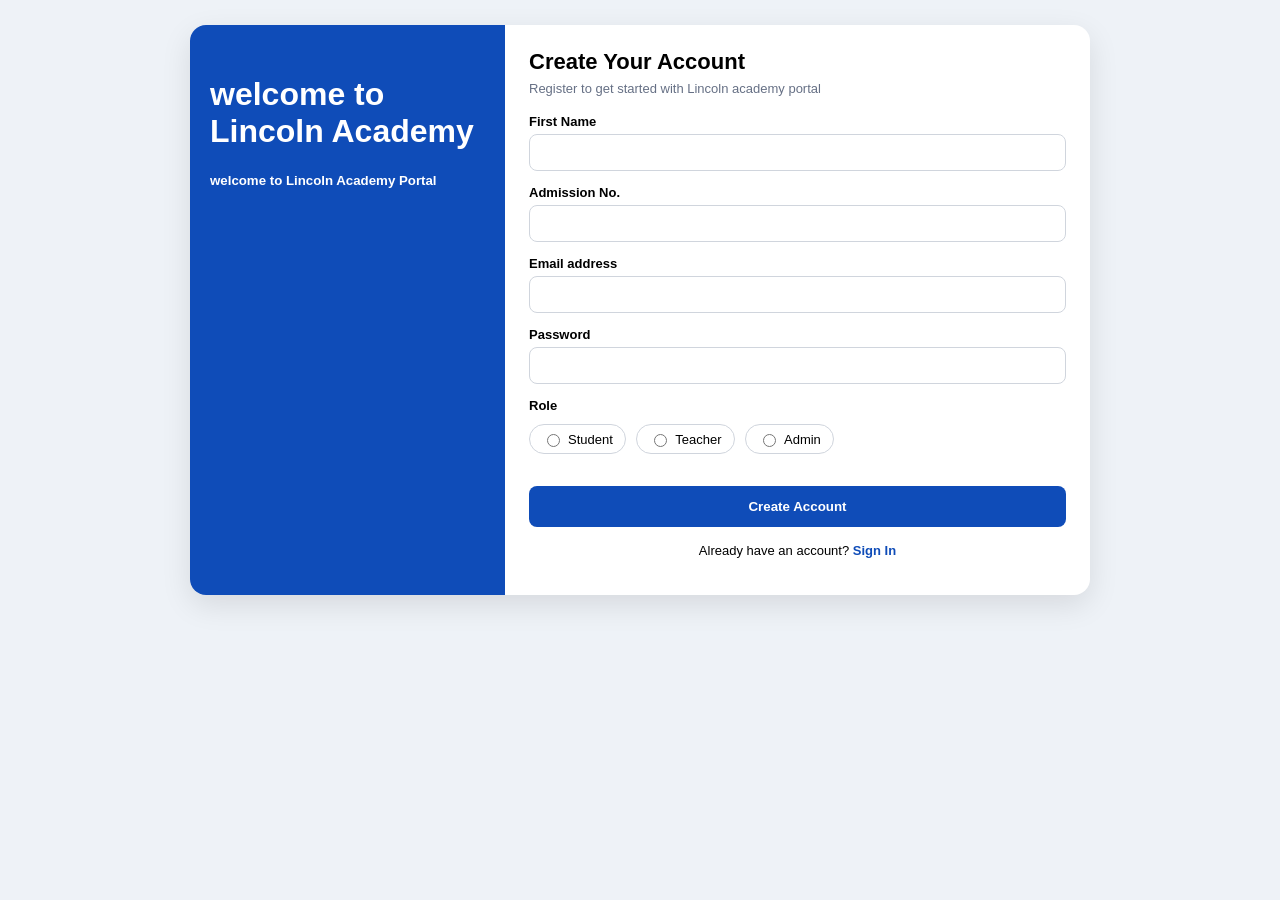
==== index.html @ a0fdebd7 "Rename forms.html to index.html" ====
<!DOCTYPE html>
<html>

<head>
  <meta charset="UTF-8">
  <meta name="viewport" content="width=device-width, initial-scale=1">
  <title>Lincoln Academy</title>
  <link rel="stylesheet" href="forms.css">
</head>

<body>
  <div class="container">
    <div class="left">
      <h1>welcome to Lincoln Academy</h1>
      <h5>welcome to Lincoln Academy Portal</h5>
      </div>
      <div class="right">
      <h1>Create Your Account </h1>
      <h5>Register to get started with Lincoln academy portal</h5>
      <div class="group">
  <label>First Name</label>
  <input type="text">
  </div>
<div class="group">
  <label>Admission No.</label>
  <input type="text">
  </div>
<div class="group">
  <label>Email address</label>
  <input type="email">
  </div>
<div class="group">
  <label>Password</label>
  <input type="password">
  </div>
  <div class="group">
  <label>Role</label>
  <div class="role-option">
    <input type="radio" name="role"> <span>Student</span>
  </div>
  <div class="role-option">
    <input type="radio" name="role"> <span>Teacher</span>
  </div>
  <div class="role-option">
    <input type="radio" name="role"> <span>Admin</span>
  </div>
</div> 
<button>Create Account</button>
    <p style="text-align:center; font-size:13px; margin-top:16px;">
  Already have an account? <a href="login.html" style="color:#0f4cb8; text-decoration:none; font-weight:bold;">Sign In</a>
</p>
</div>
</div>
<script>
document.querySelector('button').addEventListener('click', function(e){
  e.preventDefault();
  const firstName = document.querySelectorAll('input')[0].value;
  const adm = document.querySelectorAll('input')[1].value;
  const email = document.querySelectorAll('input')[2].value;
  const pass = document.querySelectorAll('input')[3].value;
  const role = document.querySelector('input[name="role"]:checked');

  if(!email ||!pass ||!firstName){ alert('Fill all fields'); return; }
  if(!role){ alert('Pick a Role'); return; }
  let users = JSON.parse(localStorage.getItem('lincoln_users') || '[]');
  if(users.find(u => u.email === email)){
    alert('Account already exists! Go to Sign In');
    return;
  }

  users.push({firstName, adm, email, pass, role: role.nextElementSibling.innerText});
  localStorage.setItem('lincoln_users', JSON.stringify(users));
  alert('Account created! Now sign in');
  window.location.href = 'login.html';
});
</script>
</body>

</html>
---- forms.css ----
* { box-sizing: border-box; }

body {
  background: #eef2f7;
  font-family: Arial, sans-serif;
  margin: 0;
  padding: 10px;
}

.container {
  display: flex;
  max-width: 900px;
  width: 100%;
  margin: 15px auto;
  background: white;
  border-radius: 16px;
  overflow: hidden;
  box-shadow: 0 10px 30px rgba(0,0,0,0.1);
}

.left {
  width: 35%;
  background: #0f4cb8;
  color: white;
  padding: 30px 20px;
}

.right {
  width: 65%;
  padding: 24px;
}

.right h1 { margin: 0 0 6px 0; font-size: 22px; }
.right h5 { margin: 0 0 18px 0; color: #667085; font-weight: normal; font-size: 13px; }

.group { margin-bottom: 14px; }
.group label { display: block; margin-bottom: 5px; font-weight: bold; font-size: 13px; }
.group input { width: 100%; padding: 10px; border-radius: 8px; border: 1px solid #d0d5dd; }

.role-option {
  display: inline-flex;
  align-items: center;
  gap: 5px;
  border: 1px solid #d0d5dd;
  padding: 6px 12px;
  border-radius: 20px;
  margin: 6px 6px 0 0;
  font-size: 13px;
}
.role-option input { width: auto; }

button {
  width: 100%;
  padding: 13px;
  background: #0f4cb8;
  color: white;
  border: none;
  border-radius: 8px;
  margin-top: 18px;
  font-weight: bold;
}


@media (max-width: 650px) {
  .container {
    flex-direction: column;
  }
  .left, .right {
    width: 100%;
  }
  .left {
    padding: 20px;
    text-align: center;
  }
}
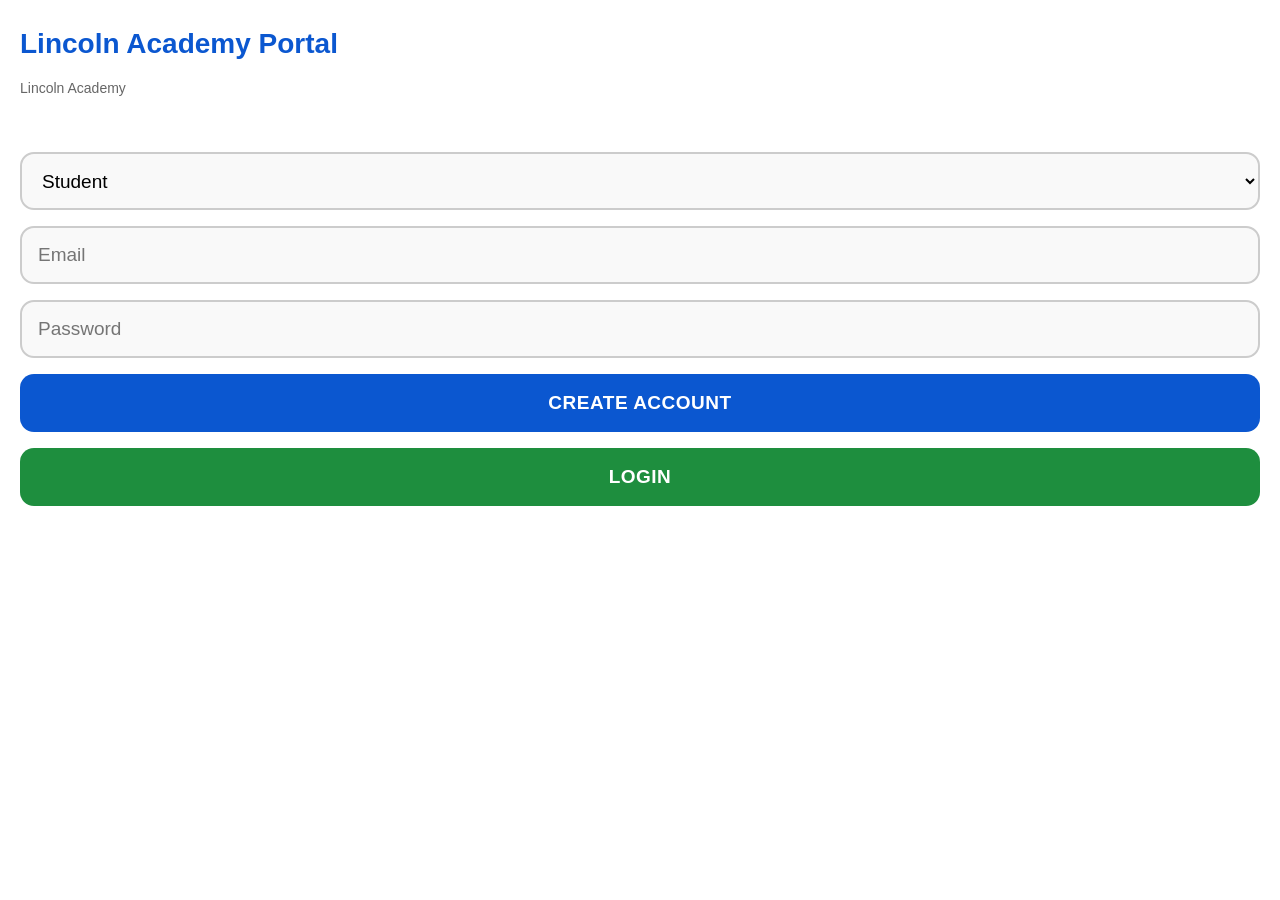
==== commit cb5ca25e: "Update index.html" ====
--- a/index.html
+++ b/index.html
@@ -1,79 +1,62 @@
 <!DOCTYPE html>
-<html>
-
-<head>
-  <meta charset="UTF-8">
-  <meta name="viewport" content="width=device-width, initial-scale=1">
-  <title>Lincoln Academy</title>
-  <link rel="stylesheet" href="forms.css">
-</head>
-
-<body>
-  <div class="container">
-    <div class="left">
-      <h1>welcome to Lincoln Academy</h1>
-      <h5>welcome to Lincoln Academy Portal</h5>
-      </div>
-      <div class="right">
-      <h1>Create Your Account </h1>
-      <h5>Register to get started with Lincoln academy portal</h5>
-      <div class="group">
-  <label>First Name</label>
-  <input type="text">
-  </div>
-<div class="group">
-  <label>Admission No.</label>
-  <input type="text">
-  </div>
-<div class="group">
-  <label>Email address</label>
-  <input type="email">
-  </div>
-<div class="group">
-  <label>Password</label>
-  <input type="password">
-  </div>
-  <div class="group">
-  <label>Role</label>
-  <div class="role-option">
-    <input type="radio" name="role"> <span>Student</span>
-  </div>
-  <div class="role-option">
-    <input type="radio" name="role"> <span>Teacher</span>
-  </div>
-  <div class="role-option">
-    <input type="radio" name="role"> <span>Admin</span>
-  </div>
-</div> 
-<button>Create Account</button>
-    <p style="text-align:center; font-size:13px; margin-top:16px;">
-  Already have an account? <a href="login.html" style="color:#0f4cb8; text-decoration:none; font-weight:bold;">Sign In</a>
-</p>
+<html><head>
+<meta name="viewport" content="width=device-width, initial-scale=1, maximum-scale=1">
+<title>Lincoln Academy</title>
+<style>
+*{box-sizing:border-box}
+html,body{margin:0;padding:0;width:100%;height:100%;background:#ffffff;font-family:sans-serif}
+h2{margin:0;padding:28px 20px 6px 20px;font-size:28px;color:#0b57d0;width:100%}
+.small{padding:0 20px 14px 20px;font-size:14px;color:#666;width:100%}
+#authBox,#loggedBox{width:100%;margin:0;border-radius:0;box-shadow:none;border:none;padding:20px}
+.card{background:white;padding:0;border-radius:0;box-shadow:none;margin:0}
+input,select{width:100%;height:58px;padding:0 16px;margin:8px 0;border-radius:14px;border:2px solid #ccc;font-size:19px;background:#f9f9f9}
+input:focus,select:focus{border-color:#0b57d0;background:white;outline:none}
+button{width:100%;height:58px;margin:8px 0;border-radius:14px;border:none;font-size:19px;font-weight:900;letter-spacing:0.5px}
+.grid{display:grid;grid-template-columns:1fr 1fr;gap:8px}
+</style>
+</head><body>
+<h2>Lincoln Academy Portal</h2>
+<p class="small">Lincoln Academy</p>
+<div id="authBox">
+<select id="role"><option value="student">Student</option><option value="teacher">Teacher</option><option value="admin">Admin</option></select>
+<input id="email" placeholder="Email" autocomplete="off">
+<input id="pass" placeholder="Password" type="password" autocomplete="off">
+<input id="adminCode" placeholder="Enter Admin Secret Code" type="password" style="display:none" autocomplete="off">
+<input id="tSubj" placeholder="Subject you teach" style="display:none" autocomplete="off">
+<button onclick="signup()" style="background:#0b57d0;color:white">CREATE ACCOUNT</button>
+<button onclick="login()" style="background:#1e8e3e;color:white">LOGIN</button>
+<div id="msg" style="color:red;font-weight:bold;padding:10px"></div>
 </div>
+<div id="loggedBox" style="display:none">
+<div id="status" style="padding:10px 0;font-size:18px"></div>
+<button onclick="logout()" style="background:#333">Logout</button>
+<div id="main"></div>
 </div>
 <script>
-document.querySelector('button').addEventListener('click', function(e){
-  e.preventDefault();
-  const firstName = document.querySelectorAll('input')[0].value;
-  const adm = document.querySelectorAll('input')[1].value;
-  const email = document.querySelectorAll('input')[2].value;
-  const pass = document.querySelectorAll('input')[3].value;
-  const role = document.querySelector('input[name="role"]:checked');
-
-  if(!email ||!pass ||!firstName){ alert('Fill all fields'); return; }
-  if(!role){ alert('Pick a Role'); return; }
-  let users = JSON.parse(localStorage.getItem('lincoln_users') || '[]');
-  if(users.find(u => u.email === email)){
-    alert('Account already exists! Go to Sign In');
-    return;
-  }
-
-  users.push({firstName, adm, email, pass, role: role.nextElementSibling.innerText});
-  localStorage.setItem('lincoln_users', JSON.stringify(users));
-  alert('Account created! Now sign in');
-  window.location.href = 'login.html';
-});
+let users=JSON.parse(localStorage.getItem('lincoln_users')||'[]');
+let students=JSON.parse(localStorage.getItem('lincoln_students')||'[]');
+let results=JSON.parse(localStorage.getItem('lincoln_results')||'[]');
+let currentUser=JSON.parse(localStorage.getItem('lincoln_current')||'null');
+const ADMIN_SECRET="LINCOLN2026";
+function save(){localStorage.setItem('lincoln_users',JSON.stringify(users));localStorage.setItem('lincoln_students',JSON.stringify(students));localStorage.setItem('lincoln_results',JSON.stringify(results));}
+function showMsg(t){document.getElementById('msg').innerText=t;}
+function clearAuthForm(){document.getElementById('email').value="";document.getElementById('pass').value="";document.getElementById('adminCode').value="";document.getElementById('tSubj').value="";document.getElementById('msg').innerText="";document.getElementById('role').value="student";checkRoleChange();}
+function checkRoleChange(){const r=document.getElementById('role').value;document.getElementById('adminCode').style.display=(r==='admin')?'block':'none';document.getElementById('tSubj').style.display=(r==='teacher')?'block':'none';}
+function validateRoleEmail(email,role){const e=email.toLowerCase();if(e.includes('admin')&&role!=='admin')return"Email has 'admin' must be Admin";if(role==='admin'&&!e.includes('admin'))return"Admin email must contain 'admin'";if(e.includes('teacher')&&role!=='teacher')return"Email has 'teacher' must be Teacher";if(role==='teacher'&&!e.includes('teacher'))return"Teacher email must contain 'teacher'";return null;}
+function signup(){const email=document.getElementById('email').value.trim();const pass=document.getElementById('pass').value;const role=document.getElementById('role').value;const subj=document.getElementById('tSubj').value.trim();const err=validateRoleEmail(email,role);if(err){showMsg(err);return alert(err);}if(role==='admin'){const code=document.getElementById('adminCode').value.trim();if(code!==ADMIN_SECRET){showMsg("Wrong Code");return alert("Wrong Admin Secret Code");}}if(role==='teacher'&&!subj){showMsg("Enter subject");return;}if(users.find(u=>u.email.toLowerCase()===email.toLowerCase())){showMsg("Exists");return;}users.push({email,pass,role,subject:role==='teacher'?subj:''});save();showMsg("Created. Login now");setTimeout(clearAuthForm,800);}
+function login(){const email=document.getElementById('email').value.trim();const pass=document.getElementById('pass').value;const selRole=document.getElementById('role').value;const u=users.find(x=>x.email.toLowerCase()===email.toLowerCase()&&x.pass===pass);if(!u)return alert("Wrong credentials");const err=validateRoleEmail(email,selRole);if(err)return alert(err);if(u.role!==selRole)return alert("You are "+u.role.toUpperCase());currentUser=u;localStorage.setItem('lincoln_current',JSON.stringify(u));clearAuthForm();render();}
+function logout(){localStorage.removeItem('lincoln_current');currentUser=null;clearAuthForm();render();setTimeout(clearAuthForm,100);}
+function toBase64(f){return new Promise((res,rej)=>{const r=new FileReader();r.readAsDataURL(f);r.onload=()=>res(r.result);r.onerror=rej;});}
+function addStudent(){const admNo=document.getElementById('admNo').value.trim().toUpperCase();const name=document.getElementById('sName').value.trim();const semail=document.getElementById('sEmail').value.trim();const course=document.getElementById('sCourse').value.trim();if(!admNo||!name)return alert("Required");if(students.find(s=>s.admNo===admNo))return alert("Adm No exists");students.push({admNo,name,email:semail,course,createdBy:currentUser.email});save();render();alert("Student Added");}
+function removeStudent(admNo){if(!confirm("Remove "+admNo+"?"))return;students=students.filter(s=>s.admNo!==admNo);results=results.filter(r=>r.admNo!==admNo);save();render();}
+async function addMarks(){const admNo=document.getElementById('mAdm').value.trim().toUpperCase();const subj=document.getElementById('mSubj').value.trim();const marks=document.getElementById('mMarks').value.trim();const term=document.getElementById('mTerm').value.trim();const file=document.getElementById('mFile').files[0];if(!admNo||!subj||!marks)return alert("Required");if(!students.find(s=>s.admNo===admNo))return alert("No student with that Adm No");let docName="",docData="";if(file){docData=await toBase64(file);docName=file.name;}results.push({id:Date.now(),admNo,subject:subj,marks,term,docName,docData,by:currentUser.email,date:new Date().toLocaleDateString()});save();render();alert("Result Saved");}
+function deleteResult(id){results=results.filter(r=>r.id!==id);save();render();}
+function deleteUser(email){if(email.toLowerCase()===currentUser.email.toLowerCase())return alert("Cannot delete self");const t=users.find(u=>u.email.toLowerCase()===email.toLowerCase());if(t.role==='admin'&&users.filter(u=>u.role==='admin').length<=1)return alert("Cannot delete last Admin");if(!confirm("Remove "+email+"?"))return;users=users.filter(u=>u.email.toLowerCase()!==email.toLowerCase());save();render();}
+function render(){const aBox=document.getElementById('authBox');const lBox=document.getElementById('loggedBox');if(!currentUser){aBox.style.display="block";lBox.style.display="none";return;}aBox.style.display="none";lBox.style.display="block";document.getElementById('status').innerHTML="Logged in: <b>"+currentUser.email+"</b> as <b>"+currentUser.role.toUpperCase()+(currentUser.subject?" ("+currentUser.subject+")":"")+"</b>";let h="";if(currentUser.role==='admin'){h+='<h3>ADMIN Panel</h3><div style="background:#f6f8ff;padding:12px;border-radius:12px;margin-top:12px"><b>Add Student</b><div class="grid"><input id="admNo" placeholder="Adm No"><input id="sName" placeholder="Full Name"></div><div class="grid"><input id="sEmail" placeholder="Student Email"><input id="sCourse" placeholder="Course"></div><button onclick="addStudent()" style="background:#1e8e3e;color:white">Add Student</button></div><div style="background:#ffe9e9;padding:12px;border-radius:12px;margin-top:12px"><b>Users</b><div id="userList"></div></div><h4>All Students</h4><div id="studentList"></div><hr><h4>All Results</h4><div id="resultList"></div>';}else if(currentUser.role==='teacher'){h+='<h3>TEACHER - '+(currentUser.subject||'')+'</h3><div style="background:#fff8e1;padding:12px;border-radius:12px;margin-top:12px"><b>Add Marks</b><input id="mAdm" placeholder="Admission No"><div class="grid"><input id="mSubj" placeholder="Subject" value="'+(currentUser.subject||'')+'"><input id="mMarks" placeholder="Marks"></div><input id="mTerm" placeholder="Term"><input type="file" id="mFile"><button onclick="addMarks()" style="background:#ef6c00;color:white">Save Result</button></div><h4>Students</h4><div id="studentList"></div><hr><h4>Your Results</h4><div id="resultList"></div>';}else{h+='<h3>STUDENT Panel - My Private Data</h3><div id="myData"></div>';}document.getElementById('main').innerHTML=h;renderLists();}
+function renderLists(){const ul=document.getElementById('userList');if(ul){ul.innerHTML=users.map(u=>'<div style="border:1px solid #ddd;padding:10px;border-radius:10px;margin:6px 0;display:flex;justify-content:space-between;font-size:17px"><span><b>'+u.role.toUpperCase()+'</b> - '+u.email+(u.subject?' ('+u.subject+')':'')+'</span><button onclick="deleteUser(\''+u.email+'\')" style="width:auto;height:auto;padding:8px 12px;background:#666">Remove</button></div>').join("");}const sl=document.getElementById('studentList');const rl=document.getElementById('resultList');if(sl){if(currentUser.role!=='student'){sl.innerHTML=students.map(s=>'<div style="border:1px solid #ddd;padding:12px;border-radius:12px;margin:6px 0;font-size:17px"><b>'+s.admNo+'</b> - '+s.name+' ('+s.course+')<br><span style="font-size:14px;color:#555">'+s.email+'</span> '+(currentUser.role==='admin'?'<button onclick="removeStudent(\''+s.admNo+'\')" style="width:auto;height:auto;padding:6px 10px;background:red;margin-left:6px">Remove</button>':'')+'</div>').join("")||"<i>No students</i>";}}if(rl){let filtered=results;if(currentUser.role==='teacher')filtered=filtered.filter(r=>r.by===currentUser.email);if(!rl)return;rl.innerHTML=filtered.map(r=>'<div style="border:1px solid #ccc;padding:12px;border-radius:12px;margin:6px 0;font-size:17px"><b>'+r.admNo+'</b> - '+r.subject+': <b>'+r.marks+'</b> ('+r.term+')<br><span style="font-size:14px">'+r.by+'</span><br>'+(r.docData?'<a href="'+r.docData+'" download="'+r.docName+'">📄 '+r.docName+'</a>':'')+'<br><button onclick="deleteResult('+r.id+')" style="width:auto;height:auto;padding:6px 10px;background:#666">Delete</button></div>').join("")||"<i>No results</i>";}if(currentUser.role==='student')viewMyDataAuto();}
+function viewMyDataAuto(){const myEmail=currentUser.email.toLowerCase();const myStudent=students.find(s=>s.email.toLowerCase()===myEmail);const myResults=myStudent?results.filter(r=>r.admNo===myStudent.admNo):[];let html='<div style="background:#e8f5e9;padding:16px;border-radius:14px;margin-top:10px;font-size:18px">';if(!myStudent){html+='<b style="color:red">Profile not found</b><br>Ask Admin to add student with email: '+currentUser.email;}else{html+='<h4 style="margin:0 0 8px 0">'+myStudent.name+'</h4><b>'+myStudent.admNo+'</b><br>Course: '+myStudent.course+'<br>Email: '+myStudent.email+'<hr><b>Your Marks:</b><br>';if(myResults.length===0)html+="<i>No marks yet</i>";else html+=myResults.map(r=>'<div style="padding:8px 0;border-bottom:1px solid #ddd">'+r.subject+': <b>'+r.marks+'</b> ('+r.term+') '+(r.docData?'<br><a href="'+r.docData+'" download="'+r.docName+'">📄 '+r.docName+'</a>':'')+'</div>').join("");}html+='</div>';document.getElementById('myData').innerHTML=html;}
+document.getElementById('role').addEventListener('change',checkRoleChange);
+checkRoleChange();
+render();
 </script>
-</body>
-
-</html>
+</body></html>
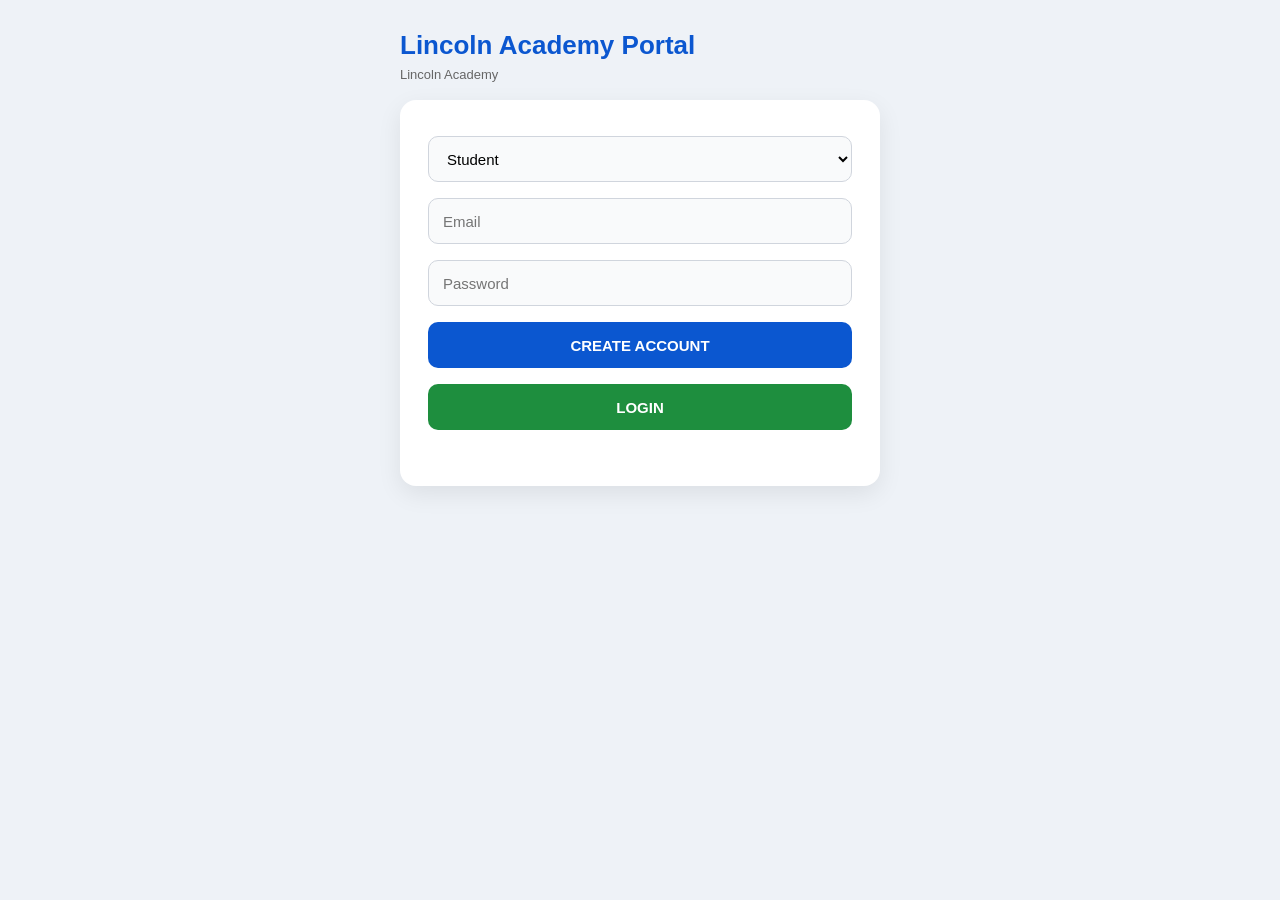
==== commit bb2af13d: "Update index.html" ====
--- a/index.html
+++ b/index.html
@@ -4,14 +4,47 @@
 <title>Lincoln Academy</title>
 <style>
 *{box-sizing:border-box}
-html,body{margin:0;padding:0;width:100%;height:100%;background:#ffffff;font-family:sans-serif}
-h2{margin:0;padding:28px 20px 6px 20px;font-size:28px;color:#0b57d0;width:100%}
-.small{padding:0 20px 14px 20px;font-size:14px;color:#666;width:100%}
-#authBox,#loggedBox{width:100%;margin:0;border-radius:0;box-shadow:none;border:none;padding:20px}
-.card{background:white;padding:0;border-radius:0;box-shadow:none;margin:0}
-input,select{width:100%;height:58px;padding:0 16px;margin:8px 0;border-radius:14px;border:2px solid #ccc;font-size:19px;background:#f9f9f9}
-input:focus,select:focus{border-color:#0b57d0;background:white;outline:none}
-button{width:100%;height:58px;margin:8px 0;border-radius:14px;border:none;font-size:19px;font-weight:900;letter-spacing:0.5px}
+body{
+  margin:0;
+  padding:30px 15px;
+  background:#eef2f7;
+  font-family:sans-serif;
+  display:flex;
+  flex-direction:column;
+  align-items:center;
+  min-height:100vh;
+}
+h2{width:100%;max-width:480px;margin:0 0 6px 0;color:#0b57d0;font-size:26px}
+.small{width:100%;max-width:480px;margin:0 0 18px 0;color:#666;font-size:13px}
+#authBox,#loggedBox{
+  width:100%;
+  max-width:480px;
+  background:white;
+  padding:28px;
+  border-radius:16px;
+  box-shadow:0 8px 25px rgba(0,0,0,0.08);
+}
+.card{background:white;padding:0;border:none;box-shadow:none;border-radius:0;margin:0}
+input,select{
+  width:100%;
+  height:46px;
+  padding:0 14px;
+  margin:8px 0;
+  border-radius:10px;
+  border:1px solid #d0d5dd;
+  font-size:15px;
+  background:#f9fafb;
+}
+button{
+  width:100%;
+  height:46px;
+  margin:8px 0;
+  border-radius:10px;
+  border:none;
+  font-size:15px;
+  font-weight:700;
+  cursor:pointer;
+}
 .grid{display:grid;grid-template-columns:1fr 1fr;gap:8px}
 </style>
 </head><body>
